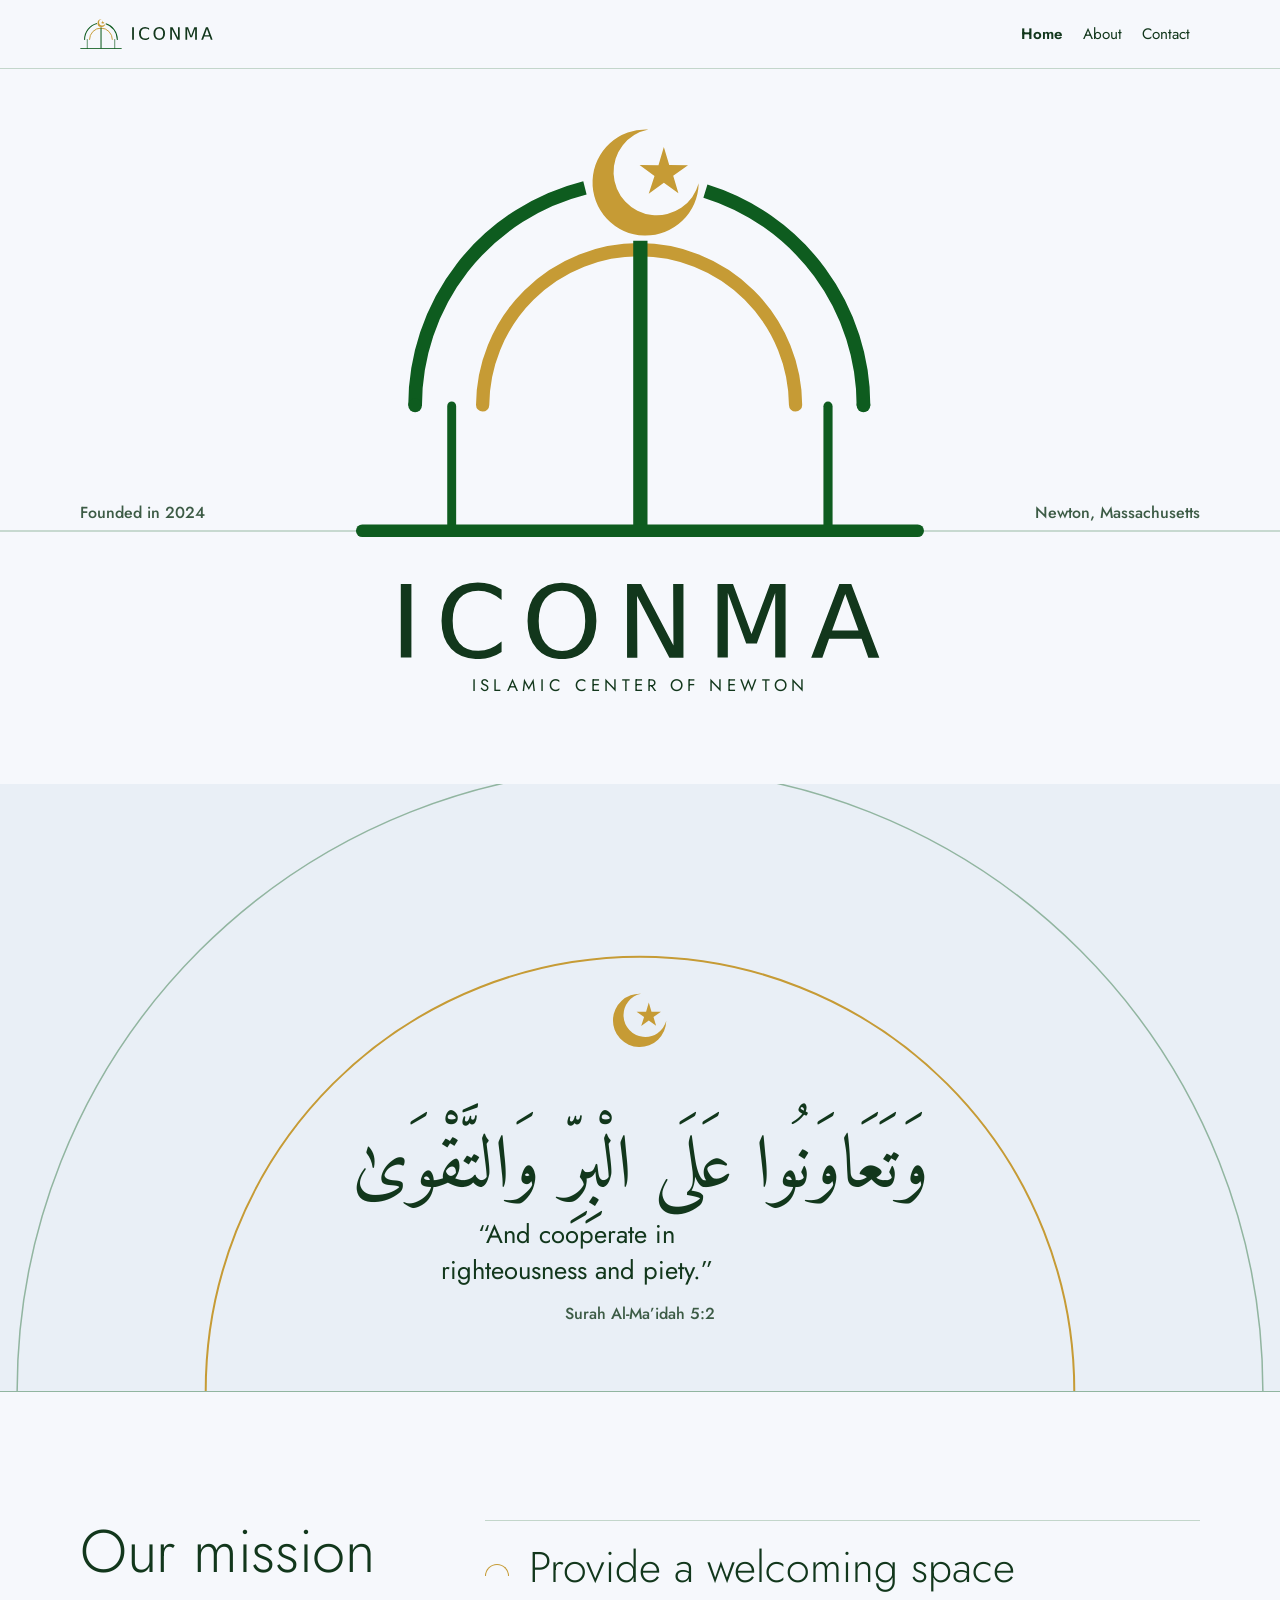
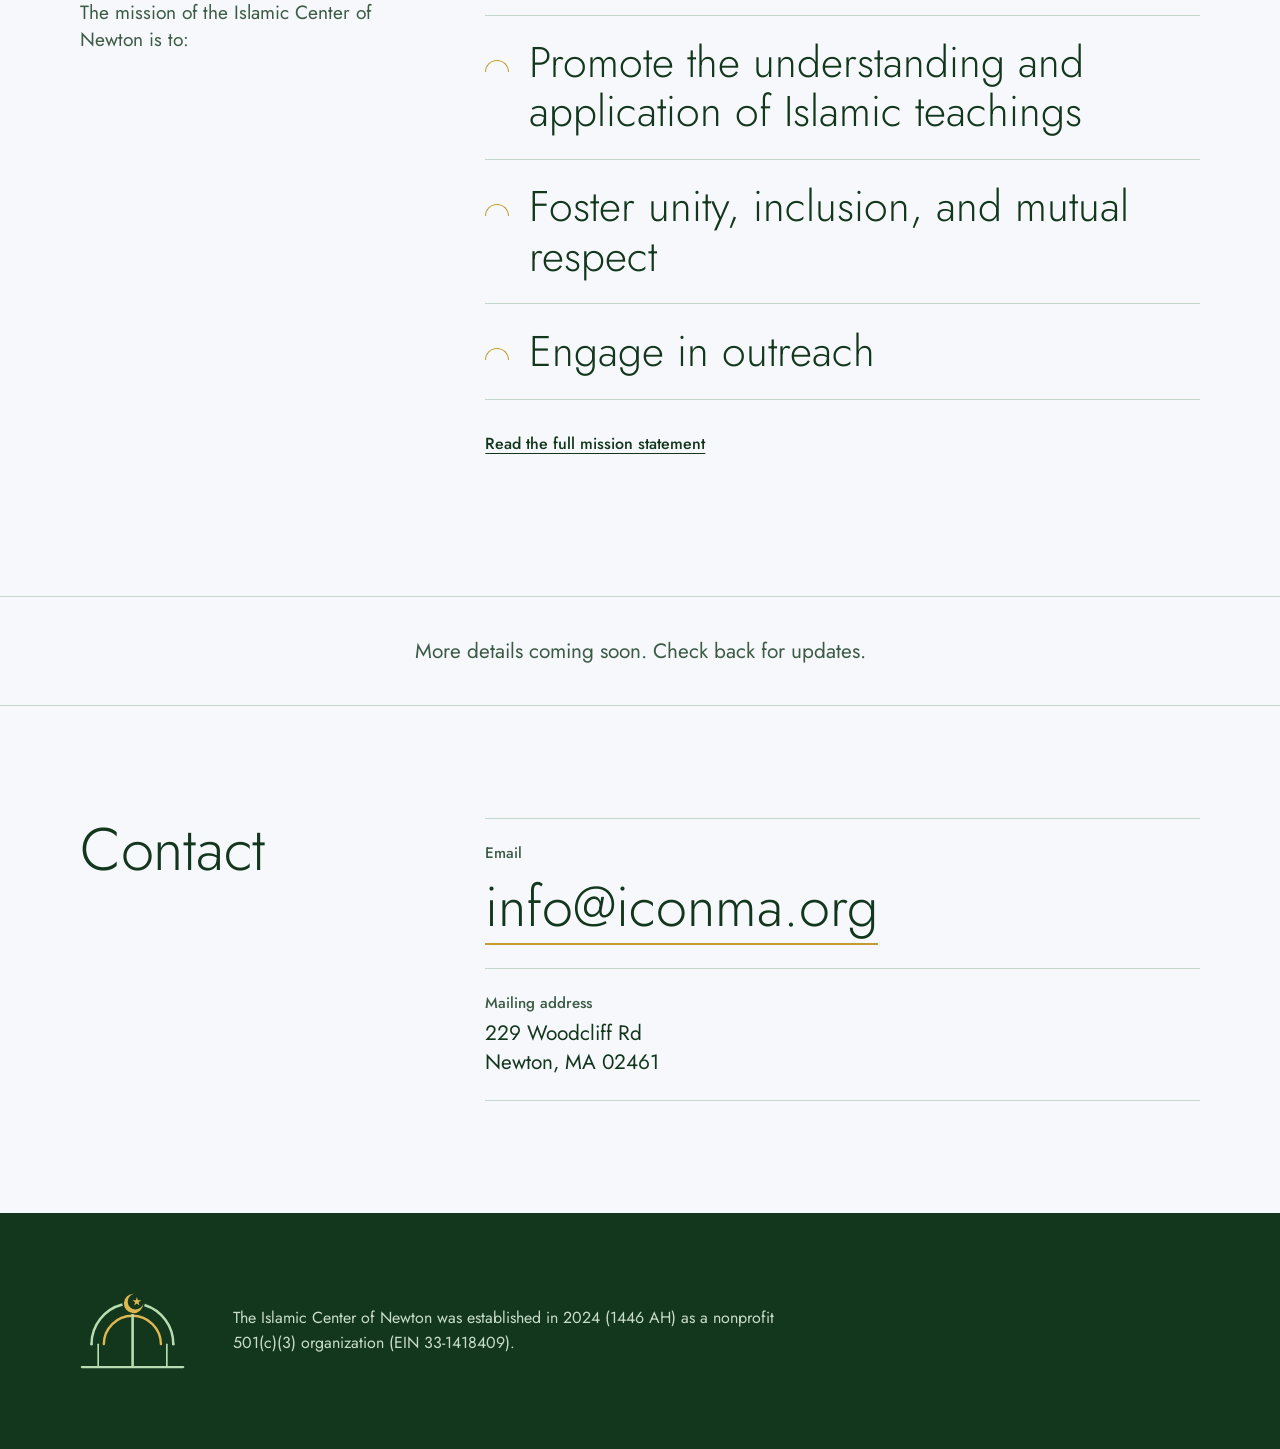
==== index.html @ 7f6952a9 "Build the ICONMA website: Home, About and 404 in the Line & Light look Two-page starter site for the" ====
<!DOCTYPE html>
<html lang="en">
<head>
<!--
THESIS: a first page for a new masjid with almost nothing to show yet. It refuses the green-and-gold mosque template: no dome photo, no arabesque wallpaper, no serif on cream.
OWN-WORLD: the logo's own geometry (two dome arcs, crescent, star) on cool white #F6F8FC. Green #0E5C1F and gold #C69B35; gold is decoration on light, text only on deep green #12371C.
STORY: a visitor learns the name, 2024, the ayah, the mission and how to write to them. Everything else says check back soon.
FIRST VIEWPORT: the mark draws itself once above the ICONMA wordmark and the full name.
FORM: one look, Line & Light, chosen by Taymour on 2026-11-17 from three; the other two looks and the review panel were deleted. See DESIGN.md.
-->
<meta charset="utf-8">
<meta name="viewport" content="width=device-width, initial-scale=1">
<title>Islamic Center of Newton (ICONMA), Newton, Massachusetts</title>
<meta name="description" content="The Islamic Center of Newton (ICONMA), founded in 2024 in Newton, Massachusetts.">
<meta name="theme-color" content="#F6F8FC">
<link rel="canonical" href="https://iconma.org/">
<link rel="icon" type="image/svg+xml" href="/images/favicon.svg">
<link rel="icon" type="image/png" sizes="32x32" href="/images/favicon-32.png">
<link rel="apple-touch-icon" href="/images/apple-touch-icon.png">
<meta property="og:type" content="website">
<meta property="og:site_name" content="Islamic Center of Newton (ICONMA)">
<meta property="og:title" content="Islamic Center of Newton (ICONMA), Newton, Massachusetts">
<meta property="og:description" content="The Islamic Center of Newton (ICONMA), founded in 2024 in Newton, Massachusetts.">
<meta property="og:url" content="https://iconma.org/">
<meta property="og:image" content="https://iconma.org/images/og.png">
<meta property="og:image:width" content="1200">
<meta property="og:image:height" content="630">
<meta property="og:image:alt" content="ICONMA, Islamic Center of Newton, Massachusetts: a dome with a crescent and star">
<meta name="twitter:card" content="summary_large_image">
<script>document.documentElement.classList.add("js");</script>
<link rel="preconnect" href="https://fonts.googleapis.com">
<link rel="preconnect" href="https://fonts.gstatic.com" crossorigin>
<link href="https://fonts.googleapis.com/css2?family=Amiri+Quran&family=Jost:wght@300..600&display=swap" rel="stylesheet">
<link rel="stylesheet" href="/styles.css?v=20261117f">
</head>
<body>
<!-- symbols:start (written by tools/build-symbols.py, do not edit by hand) -->
<svg width="0" height="0" style="position:absolute" aria-hidden="true" focusable="false">
  <symbol id="mark" viewBox="440 21 589 426">
    <g fill="none" style="stroke:var(--mk-green,#0E5C1F)">
      <path pathLength="1" stroke-width="14.04" d="M504.54 307.68A229.24 229.24 0 0 1 678.2 85.28"/>
      <path pathLength="1" stroke-width="14.04" d="M801.38 88.64A229.24 229.24 0 0 1 963.01 307.68"/>
    </g>
    <circle style="fill:var(--mk-green,#0E5C1F)" cx="504.54" cy="307.68" r="7.02"/><circle style="fill:var(--mk-green,#0E5C1F)" cx="963.01" cy="307.68" r="7.02"/>
    <path pathLength="1" fill="none" style="stroke:var(--mk-gold,#C69B35)" stroke-width="13.57" stroke-linecap="round" d="M573.59 307.25A160 160 0 0 1 893.58 307.25"/>
    <g fill="none" style="stroke:var(--mk-green,#0E5C1F)">
      <line pathLength="1" x1="734.87" y1="139.31" x2="734.87" y2="435.98" stroke-width="14.62"/><line pathLength="1" x1="541.94" y1="308.36" x2="541.94" y2="435.98" stroke-width="9.13" stroke-linecap="round"/><line pathLength="1" x1="926.75" y1="308.48" x2="926.75" y2="435.98" stroke-width="9.36" stroke-linecap="round"/><line pathLength="1" x1="450.49" y1="435.98" x2="1018.46" y2="435.98" stroke-width="12.87" stroke-linecap="round"/>
    </g>
    <path style="fill:var(--mk-gold,#C69B35)" d="M743.09 25.61A54.27 54.27 0 1 0 794.5 80.67A44.3 44.3 0 1 1 743.09 25.61Z"/>
    <path style="fill:var(--mk-gold,#C69B35)" d="M758.87 43.45L764.41 62L783.61 62.12L768.46 72.98L773.79 90.79L758.89 80.02L743.43 91.39L749.33 73.03L734.06 62.01L753.37 62.19Z"/>
  </symbol>
  <symbol id="crescent" viewBox="684 24 114 112">
    <path style="fill:var(--mk-gold,#C69B35)" d="M743.09 25.61A54.27 54.27 0 1 0 794.5 80.67A44.3 44.3 0 1 1 743.09 25.61Z"/>
    <path style="fill:var(--mk-gold,#C69B35)" d="M758.87 43.45L764.41 62L783.61 62.12L768.46 72.98L773.79 90.79L758.89 80.02L743.43 91.39L749.33 73.03L734.06 62.01L753.37 62.19Z"/>
  </symbol>
  <symbol id="wordmark" viewBox="168 564.5 1134 184">
    <path style="fill:var(--wm,#12371C)" d="M169.81 569.09L194.89 569.09L194.89 743.17L169.81 743.17L169.81 569.09ZM407.95 582.49L407.95 607.32Q394.53 596.25 381.17 590.77Q367.81 585.29 353.2 585.29Q324.11 585.29 308.25 603.53Q292.4 621.78 292.4 656.29Q292.4 690.69 308.25 708.94Q324.11 727.18 353.2 727.18Q367.81 727.18 381.17 721.7Q394.53 716.22 407.95 705.15L407.95 729.75Q395.59 738.14 381.6 742.34Q367.61 746.54 351.8 746.54Q311.52 746.54 288.78 722.35Q266.04 698.15 266.04 656.29Q266.04 614.32 288.78 590.12Q311.52 565.93 351.8 565.93Q367.83 565.93 381.83 570.07Q395.82 574.21 407.95 582.49ZM550.74 585.22Q525.85 585.22 510.75 604.34Q495.65 623.46 495.65 656.46Q495.65 689.34 510.75 708.46Q525.85 727.58 550.74 727.58Q575.63 727.58 590.61 708.46Q605.6 689.34 605.6 656.46Q605.6 623.46 590.61 604.34Q575.63 585.22 550.74 585.22ZM550.74 566.1Q588.11 566.1 610.03 590.64Q631.95 615.18 631.95 656.46Q631.95 697.62 610.03 722.16Q588.11 746.71 550.74 746.71Q513.25 746.71 491.27 722.22Q469.29 697.74 469.29 656.46Q469.29 615.18 491.27 590.64Q513.25 566.1 550.74 566.1ZM704.41 569.15L737.64 569.15L814.07 714.78L813.31 569.15L837.68 569.15L837.68 743.23L804.45 743.23L728.02 597.6L728.78 743.23L704.41 743.23L704.41 569.15ZM918.14 569.07L954.76 569.07L998.42 687.54L1042.32 569.07L1078.94 569.07L1078.94 743.15L1054.45 743.15L1054.45 590.3L1011.08 709.69L985.89 709.69L942.52 590.3L942.52 743.15L918.14 743.15L918.14 569.07ZM1220.01 592.56L1188.82 679.19L1251.31 679.19L1220.01 592.56ZM1205.96 569.36L1234.18 569.36L1300.52 743.44L1274.52 743.44L1258.66 698.78L1181.71 698.78L1165.85 743.44L1139.5 743.44L1205.96 569.36Z"/>
  </symbol>
</svg>
<!-- symbols:end -->

<a class="skip" href="#main">Skip to main content</a>

<header class="nav">
  <div class="wrap nav__inner">
    <a class="brand" href="/" aria-label="ICONMA, Islamic Center of Newton, home">
      <svg class="brand__mark" viewBox="0 0 589 426" aria-hidden="true" focusable="false"><use href="#mark"/></svg>
      <svg class="brand__word" viewBox="0 0 1134 184" aria-hidden="true" focusable="false"><use href="#wordmark"/></svg>
    </a>
    <nav aria-label="Main">
      <ul class="nav__links">
        <li><a href="/" aria-current="page">Home</a></li>
        <li><a href="/about/">About</a></li>
        <li><a href="#contact">Contact</a></li>
      </ul>
    </nav>
  </div>
</header>

<div class="notice" data-announcement hidden></div>

<main id="main">

  <section class="hero" aria-labelledby="home-title">
    <div class="wrap hero__wrap">
      <div class="hero__stage">
        <div class="hero__figure">
          <svg class="hero__mark" viewBox="0 0 589 426" aria-hidden="true" focusable="false"><use href="#mark"/></svg>
        </div>
        <h1 class="hero__name" id="home-title">
          <svg class="hero__word" viewBox="0 0 1134 184" role="img" aria-label="ICONMA" focusable="false"><use href="#wordmark"/></svg>
          <span class="hero__full">Islamic Center of Newton</span>
        </h1>
        <p class="hero__meta"><span>Founded in 2024</span><span>Newton, Massachusetts</span></p>
      </div>
    </div>
  </section>

  <section class="ayah section" aria-label="Verse from the Quran">
    <svg class="ayah__arcs" viewBox="0 0 1120 576" preserveAspectRatio="xMidYMax slice" aria-hidden="true" focusable="false">
      <path class="ayah__arc ayah__arc--outer" d="M15 576A545 545 0 0 1 1105 576"/>
      <path class="ayah__arc ayah__arc--inner" d="M180 576A380 380 0 0 1 940 576"/>
    </svg>
    <div class="wrap ayah__wrap">
      <figure class="ayah__fig">
        <svg class="ayah__crescent" viewBox="0 0 114 112" aria-hidden="true" focusable="false"><use href="#crescent"/></svg>
        <blockquote class="ayah__quote">
          <p class="ayah__ar" lang="ar" dir="rtl">وَتَعَاوَنُوا عَلَى الْبِرِّ وَالتَّقْوَىٰ</p>
          <p class="ayah__en">“And cooperate in righteousness and piety.”</p>
        </blockquote>
        <figcaption class="ayah__ref">Surah Al-Ma’idah 5:2</figcaption>
      </figure>
    </div>
  </section>

  <section class="mission section" id="mission" aria-labelledby="mission-h" data-reveal>
    <div class="wrap mission__grid">
      <div class="mission__intro">
        <h2 id="mission-h">Our mission</h2>
        <p>The mission of the Islamic Center of Newton is to:</p>
      </div>
      <div class="mission__body">
        <ul class="mission__list">
          <li><a href="/about/#mission">Provide a welcoming space</a></li>
          <li><a href="/about/#mission">Promote the understanding and application of Islamic teachings</a></li>
          <li><a href="/about/#mission">Foster unity, inclusion, and mutual respect</a></li>
          <li><a href="/about/#mission">Engage in outreach</a></li>
        </ul>
        <p class="mission__more"><a href="/about/#mission">Read the full mission statement</a></p>
      </div>
    </div>
  </section>

  <section class="soon section" aria-label="More to come" data-reveal>
    <div class="wrap soon__wrap">
      <p class="soon__text">More details coming soon. Check back for updates.</p>
    </div>
  </section>

  <section class="contact section" id="contact" aria-labelledby="contact-h" data-reveal>
    <div class="wrap contact__grid">
      <h2 id="contact-h">Contact</h2>
      <dl class="contact__list">
        <div class="contact__row">
          <dt>Mailing address</dt>
          <dd><address data-mailing>229 Woodcliff Rd<br>Newton, MA 02461</address></dd>
        </div>
        <div class="contact__row contact__row--email">
          <dt>Email</dt>
          <dd><a href="mailto:info@iconma.org" data-email>info@iconma.org</a></dd>
        </div>
      </dl>
    </div>
  </section>

</main>

<footer class="footer">
  <div class="wrap footer__inner">
    <svg class="footer__mark" viewBox="0 0 589 426" aria-hidden="true" focusable="false"><use href="#mark"/></svg>
    <p class="footer__legal">The Islamic Center of Newton was established in 2024 (1446 AH) as a nonprofit 501(c)(3) organization (EIN 33-1418409).</p>
  </div>
</footer>

<script src="/content.js?v=20261117f" defer></script>
<script src="/app.js?v=20261117f" defer></script>
</body>
</html>
---- styles.css ----
/* ==========================================================================
   ICONMA
   Cool white and thin line. The hierarchy comes from scale and weight, one tinted stage with the
   dome drawn large behind the ayah, the mark's base line running on as a horizon, and one deep
   green block at the foot of the page. Read DESIGN.md before changing it.
   ========================================================================== */

:root {
  --bg: #F6F8FC;          /* the logo's own ground */
  --tint: #E9EFF6;        /* the one tinted band, behind the ayah */
  --paper: #FFFFFF;
  --ink: #12371C;         /* dark green, 11.9:1 on --bg */
  --ink-soft: #3C5B45;    /* 7:1 on --bg */
  --green: #0E5C1F;
  --gold: #C69B35;        /* 2.5:1 on --bg: decoration only, never text on light */
  --deep: #12371C;
  --pale: #F6F8FC;
  --pale-soft: #C9DCCB;
  --gold-lit: #E0B650;    /* gold that is allowed to carry text on deep green */
  --hair: rgba(14, 92, 31, .22);
  --hair-strong: rgba(14, 92, 31, .4);

  --font: "Jost", system-ui, sans-serif;
  --font-arabic: "Amiri Quran", "Scheherazade New", "Geeza Pro", "Noto Naskh Arabic", serif;

  --gutter: clamp(1.25rem, 5vw, 3rem);
  --wrap: 70rem;
  --ease: cubic-bezier(.16, 1, .3, 1);

  /* the logo symbols read these, so any region can recolour them (the footer does) */
  --mk-green: var(--green);
  --mk-gold: var(--gold);
  --wm: var(--ink);
}

/* ---------- Base ---------- */

*, *::before, *::after { box-sizing: border-box; }
html { -webkit-text-size-adjust: 100%; scroll-behavior: smooth; scroll-padding-top: 1rem; }
body {
  margin: 0;
  background: var(--bg);
  color: var(--ink);
  font: 400 1.125rem/1.6 var(--font);
  -webkit-font-smoothing: antialiased;
  text-rendering: optimizeLegibility;
}
h1, h2, p, ul, ol, figure, blockquote, dl, dd { margin: 0; }
ul, ol { padding: 0; list-style: none; }
a { color: inherit; }
svg { display: block; }
address { font-style: normal; }
h2 { font-size: clamp(2.2rem, 1.3rem + 3.2vw, 3.75rem); font-weight: 300; line-height: 1.05; letter-spacing: -.005em; text-wrap: balance; }

:focus-visible { outline: 2px solid var(--green); outline-offset: 3px; border-radius: 3px; }

.wrap { width: min(100% - 2 * var(--gutter), var(--wrap)); margin-inline: auto; }
.section { padding-block: clamp(3.5rem, 9vw, 7rem); }

.skip { position: absolute; left: -999px; top: 0; z-index: 20; }
.skip:focus { left: 1rem; top: 1rem; padding: .65rem 1rem; background: var(--paper); color: var(--ink); border-radius: 8px; }

.notice { padding: .7rem var(--gutter); background: var(--green); color: #fff; text-align: center; font-size: 1rem; }

/* ---------- Nav ---------- */

.nav { position: relative; z-index: 5; background: var(--bg); border-bottom: 1px solid var(--hair); }
.nav__inner { display: flex; align-items: center; justify-content: space-between; gap: .75rem; min-height: 4.25rem; }
.brand { display: inline-flex; align-items: center; gap: .65rem; min-height: 44px; text-decoration: none; }
.brand__mark { height: 1.9rem; width: auto; aspect-ratio: 589 / 426; }
.brand__word { height: .82rem; width: auto; aspect-ratio: 1134 / 184; }
.nav__links { display: flex; gap: .1rem; }
.nav__links a {
  display: inline-flex; align-items: center; min-height: 44px; padding-inline: .6rem;
  font-size: .95rem; text-decoration: none; border-radius: 999px;
  transition: background-color .2s, color .2s;
}
.nav__links a:hover { background: rgba(14, 92, 31, .08); }
.nav__links a[aria-current="page"] { font-weight: 600; }

/* ---------- Home: hero ---------- */
/* The mark is the largest thing on the page, its base line runs on as a horizon,
   and everything else sits on or below that line. */

.hero {
  position: relative; isolation: isolate; overflow: hidden; text-align: center;
  padding-block: clamp(1.5rem, 5vw, 3.5rem) clamp(3rem, 7vw, 5.5rem);
}
.hero__stage { position: relative; display: grid; justify-items: center; gap: clamp(1.5rem, 3.5vw, 2.5rem) clamp(1.25rem, 3vw, 2rem); }
.hero__figure { position: relative; }
.hero__mark { width: min(84vw, 36rem); height: auto; aspect-ratio: 589 / 426; overflow: visible; }
.hero__figure::after {
  content: ""; position: absolute; z-index: -1; left: 50%; top: 97.4%; width: 100vw; height: 1px;
  transform: translate(-50%, -50%); background: var(--hair-strong);
}
.hero__name { display: grid; justify-items: center; gap: 1rem; font-weight: inherit; }
.hero__word { width: min(72vw, 30rem); height: auto; aspect-ratio: 1134 / 184; }
.hero__full { font-size: clamp(.82rem, .7rem + .55vw, 1.05rem); font-weight: 400; line-height: 1.2; letter-spacing: .26em; text-transform: uppercase; }
.hero__meta { display: grid; gap: .1rem; font-size: 1rem; font-weight: 500; color: var(--ink-soft); }
@media (min-width: 48rem) {
  .hero__stage { grid-template-columns: 1fr minmax(0, 36rem) 1fr; }
  .hero__figure { grid-column: 2; grid-row: 1; }
  .hero__name { grid-column: 1 / -1; grid-row: 2; }
  /* the two facts sit on the horizon, one at each end of it */
  .hero__meta { display: contents; }
  .hero__meta span { grid-row: 1; align-self: end; margin-bottom: 1rem; }
  .hero__meta span:first-child { grid-column: 1; justify-self: start; }
  .hero__meta span:last-child { grid-column: 3; justify-self: end; }
}

/* the one orchestrated moment: the mark draws itself, then its solid parts fill in */
@media (prefers-reduced-motion: no-preference) {
  .js .hero__mark use { animation: mark-draw 2.6s var(--ease) .15s backwards, mark-fill .9s ease 1.6s backwards; }
}
@keyframes mark-draw {
  from { stroke-dasharray: 1 2; stroke-dashoffset: 1; }
  to   { stroke-dasharray: 1 2; stroke-dashoffset: 0; }
}
@keyframes mark-fill { from { fill-opacity: 0; } to { fill-opacity: 1; } }

/* ---------- Home: ayah ---------- */
/* A tinted stage, the dome drawn large behind the verse, the page's base line at its foot. */

.ayah {
  position: relative; isolation: isolate; overflow: hidden; display: grid; align-items: end;
  min-height: clamp(31rem, 54vw, 38rem); padding-block: 0 clamp(2.75rem, 5.5vw, 4rem);
  background: var(--tint); border-bottom: 1px solid var(--hair-strong);
}
.ayah__arcs { position: absolute; inset: 0; width: 100%; height: 100%; z-index: -1; }
.ayah__arc { fill: none; vector-effect: non-scaling-stroke; }
.ayah__arc--outer { stroke: var(--hair-strong); stroke-width: 1.5px; }
.ayah__arc--inner { stroke: var(--gold); stroke-width: 2px; }
.ayah__fig { display: grid; justify-items: center; gap: .75rem; text-align: center; }
.ayah__crescent { width: clamp(2.6rem, 6vw, 3.5rem); height: auto; aspect-ratio: 114 / 112; margin-bottom: .5rem; }
.ayah__ar { font-family: var(--font-arabic); font-size: clamp(2.4rem, 1rem + 4.6vw, 4.75rem); font-weight: 400; line-height: 2; }
.ayah__en { max-width: 30ch; font-size: clamp(1.2rem, 1rem + 1vw, 1.6rem); line-height: 1.4; text-wrap: balance; }
.ayah__ref { font-size: 1rem; font-weight: 500; color: var(--ink-soft); }

/* ---------- Mission ---------- */
/* The statement is the biggest type below the hero; the label stays put while you read it. */

.mission { padding-block: clamp(4rem, 10vw, 8rem); }
.mission__grid, .stub__grid, .contact__grid { display: grid; gap: clamp(1.5rem, 4vw, 3rem); }
@media (min-width: 56rem) {
  .mission__grid, .stub__grid, .contact__grid { grid-template-columns: minmax(14rem, 1fr) 2fr; align-items: start; }
  .mission__intro { position: sticky; top: 2rem; }
}
.mission__intro p { margin-top: 1rem; max-width: 26ch; font-size: 1.2rem; line-height: 1.45; color: var(--ink-soft); }
.mission__list li { border-top: 1px solid var(--hair); }
.mission__list li:last-child { border-bottom: 1px solid var(--hair); }
.mission__list a {
  display: flex; gap: 1.25rem; align-items: flex-start; padding-block: 1.4rem; text-decoration: none;
  font-size: clamp(1.55rem, 1rem + 2.1vw, 2.75rem); font-weight: 300; line-height: 1.15;
  background: linear-gradient(var(--gold), var(--gold)) 0 100% / 0 2px no-repeat;
  transition: background-size .55s var(--ease), color .2s;
}
.mission__list a:hover { background-size: 100% 2px; color: var(--green); }
/* a small gold arch before each line: the logo's inner arc as a bullet */
.mission__list a::before,
.mission__list--full li::before {
  content: ""; flex: none; width: 1.5rem; height: .75rem; border: 1.5px solid var(--gold); border-bottom: 0; border-radius: 1.5rem 1.5rem 0 0;
}
.mission__list a::before { margin-top: .5em; }
.mission__list--full li { display: flex; gap: 1.25rem; align-items: flex-start; padding-block: 1.6rem; }
.mission__list--full li::before { margin-top: .95rem; }
.mission__list--full p { max-width: 38rem; font-size: clamp(1.25rem, 1rem + 1vw, 1.75rem); font-weight: 300; line-height: 1.4; }
.mission__more { margin-top: 1.25rem; font-size: 1rem; font-weight: 500; }
.mission__more a, .contact a { display: inline-block; padding-block: .7rem; text-underline-offset: .25em; text-decoration-thickness: .08em; }

/* ---------- Placeholders ---------- */
/* Quiet on purpose: a slim strip, not a section. */

.soon { padding-block: clamp(1.75rem, 4vw, 2.5rem); border-block: 1px solid var(--hair); }
.soon__wrap { display: grid; justify-items: center; }
.soon__text { text-align: center; font-size: clamp(1.1rem, 1rem + .5vw, 1.3rem); line-height: 1.35; color: var(--ink-soft); text-wrap: balance; }
.stub { padding-block: clamp(2rem, 5vw, 3.25rem); border-top: 1px solid var(--hair); }
.stub h2 { font-size: clamp(1.5rem, 1.1rem + 1.4vw, 2.1rem); }
.stub__text { color: var(--ink-soft); }

/* ---------- About: page head ---------- */
/* A very large title standing on a rule. */

.page-head { padding-block: clamp(2rem, 6vw, 4.5rem) 0; border-bottom: 1px solid var(--hair-strong); }
.page-head__stage { display: grid; justify-items: start; gap: .5rem; text-align: left; padding-bottom: 1.4rem; }
.page-head__mark { width: 4rem; height: auto; aspect-ratio: 114 / 112; margin-bottom: .75rem; }
.page-head h1 { font-size: clamp(3.75rem, 1.5rem + 11vw, 9rem); font-weight: 300; line-height: .92; letter-spacing: -.025em; padding-bottom: .1em; /* room for descenders such as the g in "Page" */ }
.page-head p { font-size: 1.05rem; font-weight: 500; color: var(--ink-soft); }

/* ---------- Contact ---------- */
/* The email is the action, so it is the large thing. */

.contact { padding-block: clamp(4rem, 9vw, 7rem); }
.contact__list { display: grid; border-bottom: 1px solid var(--hair); }
.contact__row { display: grid; gap: .25rem; padding-block: 1.4rem; border-top: 1px solid var(--hair); }
.contact__row--email { order: -1; }
.contact__row dt { font-size: .95rem; font-weight: 500; color: var(--ink-soft); }
.contact__row dd { font-size: 1.3rem; line-height: 1.4; }
.contact__row--email a {
  padding-block: .45rem; font-size: clamp(1.8rem, 1rem + 3.4vw, 3.5rem); font-weight: 300; line-height: 1.1; overflow-wrap: anywhere;
  text-decoration: none; background: linear-gradient(var(--gold), var(--gold)) 0 100% / 100% 2px no-repeat; transition: color .2s;
}
.contact__row--email a:hover { color: var(--green); }

/* ---------- Footer ---------- */
/* One deep green block, so the page ends on something solid. */

.footer {
  padding-block: clamp(3rem, 7vw, 5rem); background: var(--deep); color: var(--pale-soft); font-size: .95rem;
  --wm: var(--pale); --mk-green: #B9DBB0; --mk-gold: var(--gold-lit);
}
.footer :focus-visible { outline-color: var(--gold-lit); }
.footer__inner { display: grid; justify-items: center; gap: 1.5rem 3rem; text-align: center; }
.footer__mark { height: clamp(3.25rem, 7vw, 4.75rem); width: auto; aspect-ratio: 589 / 426; }
.footer__legal { max-width: 36rem; font-size: 1rem; line-height: 1.55; }
@media (min-width: 48rem) {
  .footer__inner { grid-template-columns: auto 1fr; justify-items: start; align-items: center; text-align: left; }
}

/* ---------- Lower-section fade ---------- */
/* .pre is added by app.js only, so nothing is hidden without the script. */

[data-reveal] { transition: opacity .9s var(--ease); }
.pre { opacity: 0; }

/* ---------- Small screens ---------- */

@media (max-width: 26rem) {
  .brand { gap: .5rem; }
  .brand__mark { height: 1.7rem; }
  .brand__word { height: .72rem; }
  .nav__links a { padding-inline: .45rem; font-size: .92rem; }
}
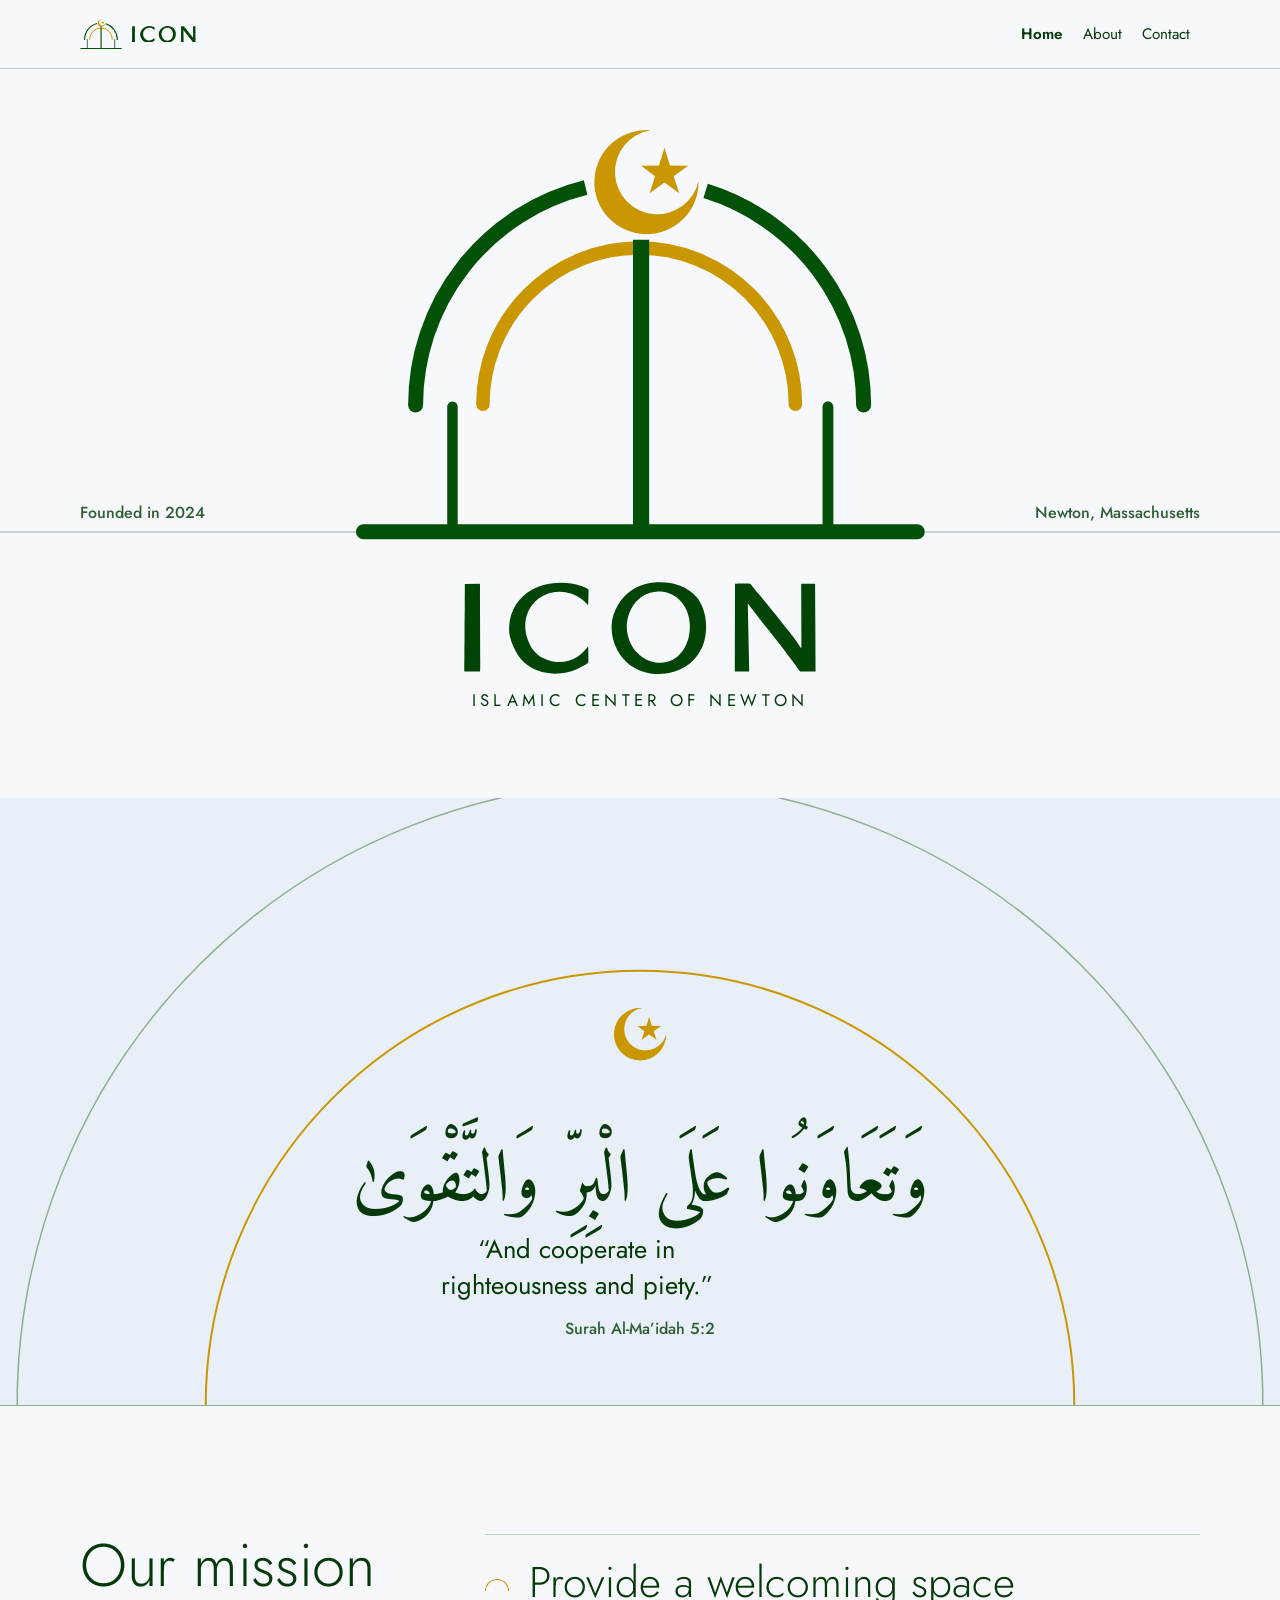
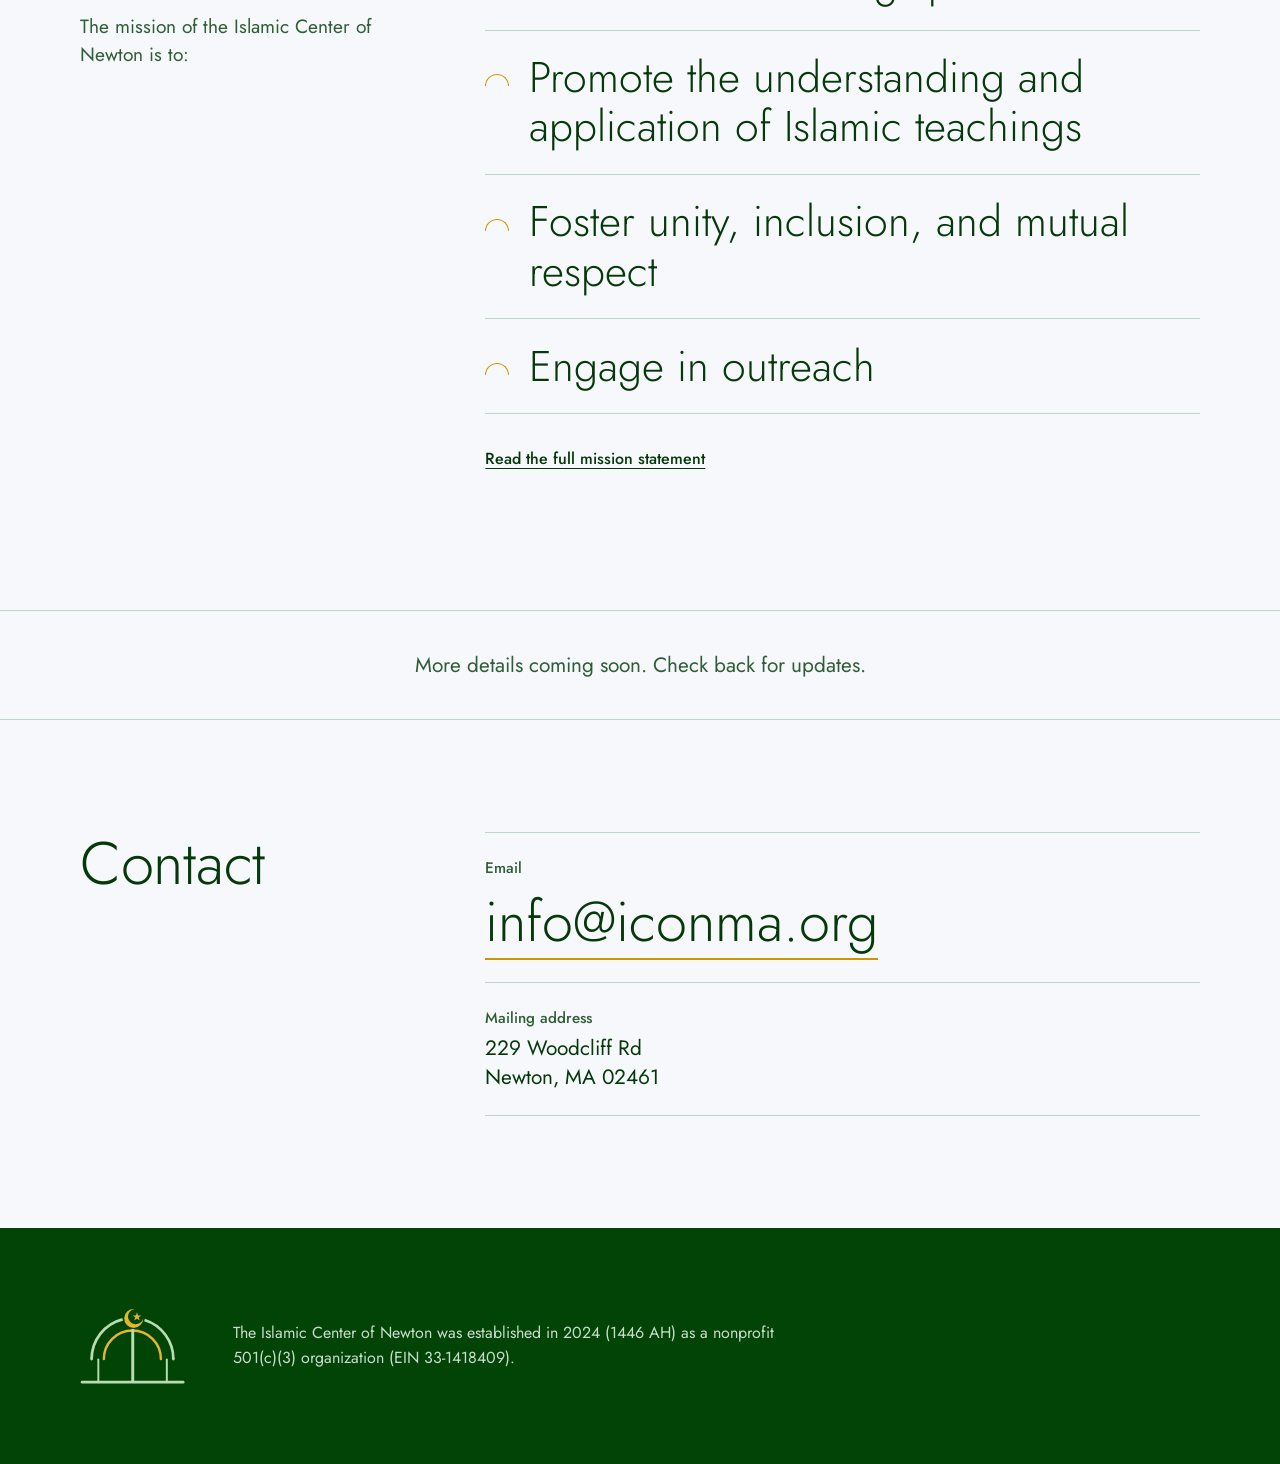
==== commit 36e3d863: "Use the president's new logo across the site His second logo keeps the dome but the wordmark now rea" ====
--- a/index.html
+++ b/index.html
@@ -3,9 +3,9 @@
 <head>
 <!--
 THESIS: a first page for a new masjid with almost nothing to show yet. It refuses the green-and-gold mosque template: no dome photo, no arabesque wallpaper, no serif on cream.
-OWN-WORLD: the logo's own geometry (two dome arcs, crescent, star) on cool white #F6F8FC. Green #0E5C1F and gold #C69B35; gold is decoration on light, text only on deep green #12371C.
+OWN-WORLD: the logo's own geometry (two dome arcs, crescent, star) on cool white #F6F8FC. Green #025107 and gold #CA9703; gold is decoration on light, text only on deep green #014405.
 STORY: a visitor learns the name, 2024, the ayah, the mission and how to write to them. Everything else says check back soon.
-FIRST VIEWPORT: the mark draws itself once above the ICONMA wordmark and the full name.
+FIRST VIEWPORT: the mark draws itself once above the ICON wordmark and the full name.
 FORM: one look, Line & Light, chosen by Taymour on 2026-11-17 from three; the other two looks and the review panel were deleted. See DESIGN.md.
 -->
 <meta charset="utf-8">
@@ -25,36 +25,36 @@
 <meta property="og:image" content="https://iconma.org/images/og.png">
 <meta property="og:image:width" content="1200">
 <meta property="og:image:height" content="630">
-<meta property="og:image:alt" content="ICONMA, Islamic Center of Newton, Massachusetts: a dome with a crescent and star">
+<meta property="og:image:alt" content="ICON, Islamic Center of Newton, Massachusetts: a dome with a crescent and star">
 <meta name="twitter:card" content="summary_large_image">
 <script>document.documentElement.classList.add("js");</script>
 <link rel="preconnect" href="https://fonts.googleapis.com">
 <link rel="preconnect" href="https://fonts.gstatic.com" crossorigin>
 <link href="https://fonts.googleapis.com/css2?family=Amiri+Quran&family=Jost:wght@300..600&display=swap" rel="stylesheet">
-<link rel="stylesheet" href="/styles.css?v=20261117f">
+<link rel="stylesheet" href="/styles.css?v=20261118a">
 </head>
 <body>
 <!-- symbols:start (written by tools/build-symbols.py, do not edit by hand) -->
 <svg width="0" height="0" style="position:absolute" aria-hidden="true" focusable="false">
   <symbol id="mark" viewBox="440 21 589 426">
-    <g fill="none" style="stroke:var(--mk-green,#0E5C1F)">
-      <path pathLength="1" stroke-width="14.04" d="M504.54 307.68A229.24 229.24 0 0 1 678.2 85.28"/>
-      <path pathLength="1" stroke-width="14.04" d="M801.38 88.64A229.24 229.24 0 0 1 963.01 307.68"/>
+    <g fill="none" style="stroke:var(--mk-green,#025107)">
+      <path pathLength="1" stroke-width="15.3" d="M505.03 307.34A229.08 229.08 0 0 1 678.88 85.02"/>
+      <path pathLength="1" stroke-width="15.3" d="M801.6 88.43A229.08 229.08 0 0 1 963.19 307.34"/>
     </g>
-    <circle style="fill:var(--mk-green,#0E5C1F)" cx="504.54" cy="307.68" r="7.02"/><circle style="fill:var(--mk-green,#0E5C1F)" cx="963.01" cy="307.68" r="7.02"/>
-    <path pathLength="1" fill="none" style="stroke:var(--mk-gold,#C69B35)" stroke-width="13.57" stroke-linecap="round" d="M573.59 307.25A160 160 0 0 1 893.58 307.25"/>
-    <g fill="none" style="stroke:var(--mk-green,#0E5C1F)">
-      <line pathLength="1" x1="734.87" y1="139.31" x2="734.87" y2="435.98" stroke-width="14.62"/><line pathLength="1" x1="541.94" y1="308.36" x2="541.94" y2="435.98" stroke-width="9.13" stroke-linecap="round"/><line pathLength="1" x1="926.75" y1="308.48" x2="926.75" y2="435.98" stroke-width="9.36" stroke-linecap="round"/><line pathLength="1" x1="450.49" y1="435.98" x2="1018.46" y2="435.98" stroke-width="12.87" stroke-linecap="round"/>
+    <circle style="fill:var(--mk-green,#025107)" cx="505.03" cy="307.34" r="7.65"/><circle style="fill:var(--mk-green,#025107)" cx="963.19" cy="307.34" r="7.65"/>
+    <path pathLength="1" fill="none" style="stroke:var(--mk-gold,#CA9703)" stroke-width="13.8" stroke-linecap="round" d="M573.86 306.62A159.76 159.76 0 0 1 893.39 306.62"/>
+    <g fill="none" style="stroke:var(--mk-green,#025107)">
+      <line pathLength="1" x1="735.61" y1="138.32" x2="735.61" y2="436.92" stroke-width="16.54"/><line pathLength="1" x1="542.73" y1="308.98" x2="542.73" y2="436.92" stroke-width="10.71" stroke-linecap="round"/><line pathLength="1" x1="926.7" y1="309.07" x2="926.7" y2="436.92" stroke-width="11.05" stroke-linecap="round"/><line pathLength="1" x1="451.73" y1="436.92" x2="1018.01" y2="436.92" stroke-width="15.33" stroke-linecap="round"/>
     </g>
-    <path style="fill:var(--mk-gold,#C69B35)" d="M743.09 25.61A54.27 54.27 0 1 0 794.5 80.67A44.3 44.3 0 1 1 743.09 25.61Z"/>
-    <path style="fill:var(--mk-gold,#C69B35)" d="M758.87 43.45L764.41 62L783.61 62.12L768.46 72.98L773.79 90.79L758.89 80.02L743.43 91.39L749.33 73.03L734.06 62.01L753.37 62.19Z"/>
+    <path style="fill:var(--mk-gold,#CA9703)" d="M745.39 26.27A53.31 53.31 0 1 0 794.43 78.31A43.27 43.27 0 1 1 745.39 26.27Z"/>
+    <path style="fill:var(--mk-gold,#CA9703)" d="M759.52 44.29L765.14 62.38L783.74 62.64L768.9 73.49L774.61 90.89L759.56 79.8L744.4 90.82L749.84 73.43L735.74 62.57L753.83 62.47Z"/>
   </symbol>
   <symbol id="crescent" viewBox="684 24 114 112">
-    <path style="fill:var(--mk-gold,#C69B35)" d="M743.09 25.61A54.27 54.27 0 1 0 794.5 80.67A44.3 44.3 0 1 1 743.09 25.61Z"/>
-    <path style="fill:var(--mk-gold,#C69B35)" d="M758.87 43.45L764.41 62L783.61 62.12L768.46 72.98L773.79 90.79L758.89 80.02L743.43 91.39L749.33 73.03L734.06 62.01L753.37 62.19Z"/>
+    <path style="fill:var(--mk-gold,#CA9703)" d="M745.39 26.27A53.31 53.31 0 1 0 794.43 78.31A43.27 43.27 0 1 1 745.39 26.27Z"/>
+    <path style="fill:var(--mk-gold,#CA9703)" d="M759.52 44.29L765.14 62.38L783.74 62.64L768.9 73.49L774.61 90.89L759.56 79.8L744.4 90.82L749.84 73.43L735.74 62.57L753.83 62.47Z"/>
   </symbol>
-  <symbol id="wordmark" viewBox="168 564.5 1134 184">
-    <path style="fill:var(--wm,#12371C)" d="M169.81 569.09L194.89 569.09L194.89 743.17L169.81 743.17L169.81 569.09ZM407.95 582.49L407.95 607.32Q394.53 596.25 381.17 590.77Q367.81 585.29 353.2 585.29Q324.11 585.29 308.25 603.53Q292.4 621.78 292.4 656.29Q292.4 690.69 308.25 708.94Q324.11 727.18 353.2 727.18Q367.81 727.18 381.17 721.7Q394.53 716.22 407.95 705.15L407.95 729.75Q395.59 738.14 381.6 742.34Q367.61 746.54 351.8 746.54Q311.52 746.54 288.78 722.35Q266.04 698.15 266.04 656.29Q266.04 614.32 288.78 590.12Q311.52 565.93 351.8 565.93Q367.83 565.93 381.83 570.07Q395.82 574.21 407.95 582.49ZM550.74 585.22Q525.85 585.22 510.75 604.34Q495.65 623.46 495.65 656.46Q495.65 689.34 510.75 708.46Q525.85 727.58 550.74 727.58Q575.63 727.58 590.61 708.46Q605.6 689.34 605.6 656.46Q605.6 623.46 590.61 604.34Q575.63 585.22 550.74 585.22ZM550.74 566.1Q588.11 566.1 610.03 590.64Q631.95 615.18 631.95 656.46Q631.95 697.62 610.03 722.16Q588.11 746.71 550.74 746.71Q513.25 746.71 491.27 722.22Q469.29 697.74 469.29 656.46Q469.29 615.18 491.27 590.64Q513.25 566.1 550.74 566.1ZM704.41 569.15L737.64 569.15L814.07 714.78L813.31 569.15L837.68 569.15L837.68 743.23L804.45 743.23L728.02 597.6L728.78 743.23L704.41 743.23L704.41 569.15ZM918.14 569.07L954.76 569.07L998.42 687.54L1042.32 569.07L1078.94 569.07L1078.94 743.15L1054.45 743.15L1054.45 590.3L1011.08 709.69L985.89 709.69L942.52 590.3L942.52 743.15L918.14 743.15L918.14 569.07ZM1220.01 592.56L1188.82 679.19L1251.31 679.19L1220.01 592.56ZM1205.96 569.36L1234.18 569.36L1300.52 743.44L1274.52 743.44L1258.66 698.78L1181.71 698.78L1165.85 743.44L1139.5 743.44L1205.96 569.36Z"/>
+  <symbol id="wordmark" viewBox="304 533 854 225">
+    <path style="fill:var(--wm,#014405)" fill-rule="evenodd" d="M606.25 551.5C606.15 559.5 605.87 567.5 605.67 575.5C605.58 579.42 605.78 583.62 605.22 587.5C604.15 594.91 605.53 585.42 604.5 588.76C600.22 584.53 596.26 579.8 591.5 576.07C570.13 559.29 542.12 552.71 515.5 558.84C465.36 570.39 441.17 623.2 457.89 670.5C464.96 690.48 475.85 707.66 495.5 717.21C504.69 721.68 513.26 724.94 523.5 726.29C542.77 728.83 561.99 725 578.5 714.75C581.33 713 583.85 710.71 586.5 708.71C593.29 703.57 598.8 696.51 604.5 690.27C604.57 690.48 604.99 690.32 605.1 690.5C605.83 691.69 605.92 723.78 605.84 727.5C602.05 731.39 597.12 734.27 592.5 737.09C575.01 747.74 555.04 754 534.5 755.13C507.91 756.59 481.6 750.84 459.5 735.72C447.45 727.48 436.12 714.57 429.75 701.5C428.1 698.11 425.9 694.97 424.4 691.5C420.59 682.66 417.64 673.81 415.2 664.5C413.06 656.36 413.19 645.88 413.74 637.5C416.07 601.99 437.07 568.66 468.5 551.64C481.56 544.57 495.66 539.05 510.5 536.95C538.07 533.05 562.09 533.45 588.5 542.73C594.59 544.87 601.34 547.38 606.25 551.5ZM764.69 534.5C769.58 533.77 774.56 533.87 779.5 533.82C795.51 533.66 811.66 536.01 826.67 541.5C842.75 547.39 856.83 556.45 868.13 569.5C879.36 582.47 886.71 601.75 889.44 618.5C892.68 638.35 892 658.53 886.5 677.91C881.86 694.27 873.1 709.19 861.5 721.56C849.6 734.26 834.61 743.11 818.5 749.07C799.14 756.23 776.9 757.6 756.5 754.81C738.48 752.35 721.17 745.42 706.5 734.58C693.61 725.06 682.86 711.68 675.5 697.5C666.27 679.71 661.66 660.57 662.07 640.5C662.45 621.64 668.61 602.91 678.5 586.93C687.25 572.8 698.43 560.8 712.5 551.9C724.09 544.57 738.84 538.15 752.5 536.08C756.55 535.47 760.63 535.11 764.69 534.5ZM341.54 537.5C341.77 537.93 342.56 538.01 342.6 538.5C343.23 546.19 342.6 555.6 342.68 563.5C342.85 580.5 342.79 597.5 342.9 614.5C343.08 643.5 343.04 672.5 343.15 701.5C343.22 717.48 343.54 733.53 343.15 749.5C342.88 749.55 342.77 749.94 342.5 750.02C341.6 750.29 306.6 750.26 305.5 749.96C305.23 749.88 305.06 749.55 304.78 749.5C304.4 739.55 304.67 729.47 304.85 719.5C305.04 708.84 304.83 698.16 305.03 687.5C305.49 663.5 304.98 639.49 305.54 615.5C305.94 598.17 305.58 580.83 305.87 563.5C305.98 556.83 305.84 550.16 305.98 543.5C306.01 541.99 305.66 539.96 306.02 538.5C306.1 538.17 306.44 537.95 306.5 537.61L341.54 537.5ZM961.5 537.45C965.7 536.95 995.89 536.49 998.5 537.48C999.57 537.89 1007.06 547.88 1008.29 549.5C1015.62 559.15 1024.34 567.79 1031.57 577.5C1037.25 585.11 1044.05 591.89 1049.72 599.5C1053.83 605.01 1058.58 610.05 1062.76 615.5C1070.48 625.57 1078.48 635.44 1086.22 645.5C1089.35 649.56 1092.84 653.35 1095.85 657.5C1100.98 664.57 1106.89 671.22 1111.72 678.5C1112.74 680.04 1120.99 692.57 1121.5 692.81C1121.81 692.96 1122.24 692.86 1122.5 693.09C1122.75 657.31 1122.37 621.35 1122.27 585.5C1122.24 575.17 1122.16 564.83 1122.14 554.5C1122.13 548.85 1121.63 542.83 1122.5 537.35C1128.4 536.81 1134.52 537.02 1140.5 537.08C1145.56 537.12 1151.01 536.74 1155.84 537.5L1157.01 749.5C1156.78 749.55 1156.72 749.91 1156.5 749.99C1154.91 750.53 1144.03 749.98 1141.5 749.98C1134.17 749.98 1126.81 750.21 1119.5 749.87C1115.56 745.55 1112.07 740.34 1108.74 735.5C1106.37 732.06 1103.58 728.88 1101.12 725.5C1093.81 715.46 1086.65 705.3 1079.01 695.5C1067.02 680.13 1055.1 664.69 1042.86 649.5C1034.73 639.41 1025.72 628.91 1018.13 618.5C1011.69 609.66 1004.63 601.24 998.05 592.5C997.45 591.69 993.83 585.92 993.5 585.77C993.2 585.63 992.77 586.03 992.5 585.83L995.97 749.5C992.44 750.17 1000.5 749.64 994.5 749.98C986.56 750.42 978.45 750.02 970.5 750.02C968.11 750.02 963.66 750.57 961.5 749.91C961.3 749.85 961.21 749.54 961 749.5L961.5 537.45ZM769.83 556.5C788.43 554.08 810.07 560.84 823.89 573.5C837.14 585.63 846.65 602.91 849.95 620.5C853.78 640.93 852.31 663.31 844.12 682.5C837.16 698.79 826.58 713.49 810.5 721.93C792.14 731.57 770.42 730.97 751.5 723.38C736.41 717.33 720.39 703.64 712.31 689.5C702.43 672.21 696.72 651.19 699.5 631.13C702.1 612.33 709.06 594.68 722.02 580.5C736.26 564.92 749.1 559.2 769.83 556.5Z"/>
   </symbol>
 </svg>
 <!-- symbols:end -->
@@ -63,9 +63,9 @@
 
 <header class="nav">
   <div class="wrap nav__inner">
-    <a class="brand" href="/" aria-label="ICONMA, Islamic Center of Newton, home">
+    <a class="brand" href="/" aria-label="ICON, Islamic Center of Newton, home">
       <svg class="brand__mark" viewBox="0 0 589 426" aria-hidden="true" focusable="false"><use href="#mark"/></svg>
-      <svg class="brand__word" viewBox="0 0 1134 184" aria-hidden="true" focusable="false"><use href="#wordmark"/></svg>
+      <svg class="brand__word" viewBox="0 0 854 225" aria-hidden="true" focusable="false"><use href="#wordmark"/></svg>
     </a>
     <nav aria-label="Main">
       <ul class="nav__links">
@@ -88,7 +88,7 @@
           <svg class="hero__mark" viewBox="0 0 589 426" aria-hidden="true" focusable="false"><use href="#mark"/></svg>
         </div>
         <h1 class="hero__name" id="home-title">
-          <svg class="hero__word" viewBox="0 0 1134 184" role="img" aria-label="ICONMA" focusable="false"><use href="#wordmark"/></svg>
+          <svg class="hero__word" viewBox="0 0 854 225" role="img" aria-label="ICON" focusable="false"><use href="#wordmark"/></svg>
           <span class="hero__full">Islamic Center of Newton</span>
         </h1>
         <p class="hero__meta"><span>Founded in 2024</span><span>Newton, Massachusetts</span></p>
@@ -162,7 +162,7 @@
   </div>
 </footer>
 
-<script src="/content.js?v=20261117f" defer></script>
-<script src="/app.js?v=20261117f" defer></script>
+<script src="/content.js?v=20261118a" defer></script>
+<script src="/app.js?v=20261118a" defer></script>
 </body>
 </html>
--- a/styles.css
+++ b/styles.css
@@ -6,19 +6,19 @@
    ========================================================================== */
 
 :root {
-  --bg: #F6F8FC;          /* the logo's own ground */
+  --bg: #F6F8FC;          /* cool white: a touch cooler than the logo's plain white ground */
   --tint: #E9EFF6;        /* the one tinted band, behind the ayah */
   --paper: #FFFFFF;
-  --ink: #12371C;         /* dark green, 11.9:1 on --bg */
-  --ink-soft: #3C5B45;    /* 7:1 on --bg */
-  --green: #0E5C1F;
-  --gold: #C69B35;        /* 2.5:1 on --bg: decoration only, never text on light */
-  --deep: #12371C;
+  --ink: #063909;         /* the logo's caption green, 12.4:1 on --bg */
+  --ink-soft: #2F5E36;    /* 7:1 on --bg */
+  --green: #025107;       /* the mark's green */
+  --gold: #CA9703;        /* 2.5:1 on --bg: decoration only, never text on light */
+  --deep: #014405;        /* the wordmark's green */
   --pale: #F6F8FC;
   --pale-soft: #C9DCCB;
-  --gold-lit: #E0B650;    /* gold that is allowed to carry text on deep green */
-  --hair: rgba(14, 92, 31, .22);
-  --hair-strong: rgba(14, 92, 31, .4);
+  --gold-lit: #E3B72C;    /* gold that is allowed to carry text on deep green */
+  --hair: rgba(2, 81, 7, .22);
+  --hair-strong: rgba(2, 81, 7, .4);
 
   --font: "Jost", system-ui, sans-serif;
   --font-arabic: "Amiri Quran", "Scheherazade New", "Geeza Pro", "Noto Naskh Arabic", serif;
@@ -30,7 +30,7 @@
   /* the logo symbols read these, so any region can recolour them (the footer does) */
   --mk-green: var(--green);
   --mk-gold: var(--gold);
-  --wm: var(--ink);
+  --wm: #014405;
 }
 
 /* ---------- Base ---------- */
@@ -68,14 +68,14 @@
 .nav__inner { display: flex; align-items: center; justify-content: space-between; gap: .75rem; min-height: 4.25rem; }
 .brand { display: inline-flex; align-items: center; gap: .65rem; min-height: 44px; text-decoration: none; }
 .brand__mark { height: 1.9rem; width: auto; aspect-ratio: 589 / 426; }
-.brand__word { height: .82rem; width: auto; aspect-ratio: 1134 / 184; }
+.brand__word { height: 1.05rem; width: auto; aspect-ratio: 854 / 225; }
 .nav__links { display: flex; gap: .1rem; }
 .nav__links a {
   display: inline-flex; align-items: center; min-height: 44px; padding-inline: .6rem;
   font-size: .95rem; text-decoration: none; border-radius: 999px;
   transition: background-color .2s, color .2s;
 }
-.nav__links a:hover { background: rgba(14, 92, 31, .08); }
+.nav__links a:hover { background: rgba(2, 81, 7, .08); }
 .nav__links a[aria-current="page"] { font-weight: 600; }
 
 /* ---------- Home: hero ---------- */
@@ -90,11 +90,11 @@
 .hero__figure { position: relative; }
 .hero__mark { width: min(84vw, 36rem); height: auto; aspect-ratio: 589 / 426; overflow: visible; }
 .hero__figure::after {
-  content: ""; position: absolute; z-index: -1; left: 50%; top: 97.4%; width: 100vw; height: 1px;
+  content: ""; position: absolute; z-index: -1; left: 50%; top: 97.6%; width: 100vw; height: 1px;
   transform: translate(-50%, -50%); background: var(--hair-strong);
 }
 .hero__name { display: grid; justify-items: center; gap: 1rem; font-weight: inherit; }
-.hero__word { width: min(72vw, 30rem); height: auto; aspect-ratio: 1134 / 184; }
+.hero__word { width: min(60vw, 22rem); height: auto; aspect-ratio: 854 / 225; }
 .hero__full { font-size: clamp(.82rem, .7rem + .55vw, 1.05rem); font-weight: 400; line-height: 1.2; letter-spacing: .26em; text-transform: uppercase; }
 .hero__meta { display: grid; gap: .1rem; font-size: 1rem; font-weight: 500; color: var(--ink-soft); }
 @media (min-width: 48rem) {
@@ -227,6 +227,6 @@
 @media (max-width: 26rem) {
   .brand { gap: .5rem; }
   .brand__mark { height: 1.7rem; }
-  .brand__word { height: .72rem; }
+  .brand__word { height: .9rem; }
   .nav__links a { padding-inline: .45rem; font-size: .92rem; }
 }
